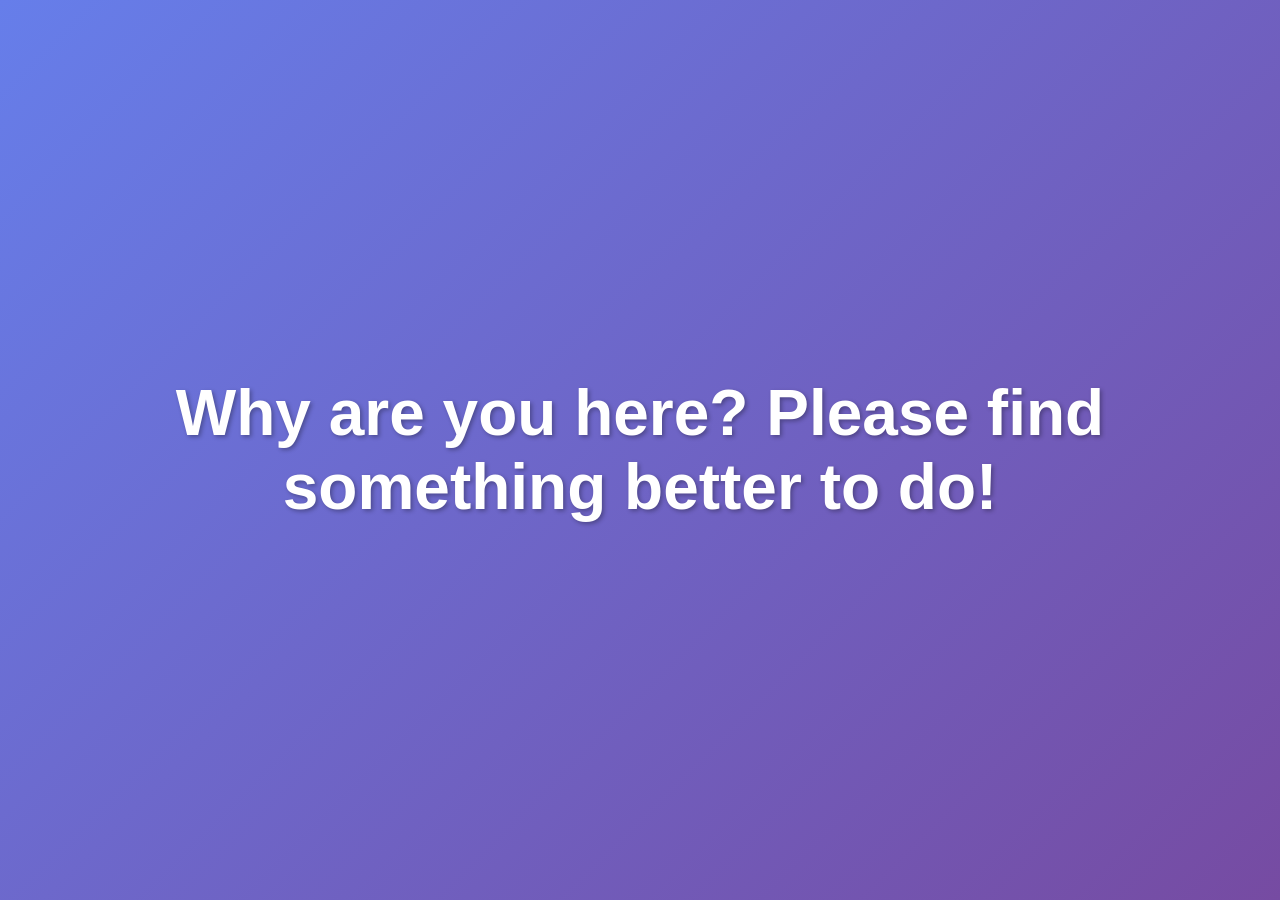
==== index.html @ 046d1d77 "Introduce a basic webpage" ====
<!DOCTYPE html>
<html lang="en">
<head>
    <meta charset="UTF-8">
    <meta name="viewport" content="width=device-width, initial-scale=1.0">
    <title>Why are you here?</title>
    <style>
        * {
            margin: 0;
            padding: 0;
            box-sizing: border-box;
        }

        body {
            font-family: -apple-system, BlinkMacSystemFont, 'Segoe UI', Roboto, 'Helvetica Neue', Arial, sans-serif;
            display: flex;
            justify-content: center;
            align-items: center;
            min-height: 100vh;
            background: linear-gradient(135deg, #667eea 0%, #764ba2 100%);
            color: white;
        }

        h1 {
            font-size: clamp(2rem, 8vw, 4rem);
            text-align: center;
            padding: 2rem;
            text-shadow: 2px 2px 4px rgba(0,0,0,0.3);
        }
    </style>
</head>
<body>
    <h1>Why are you here? Please find something better to do!</h1>
</body>
</html>
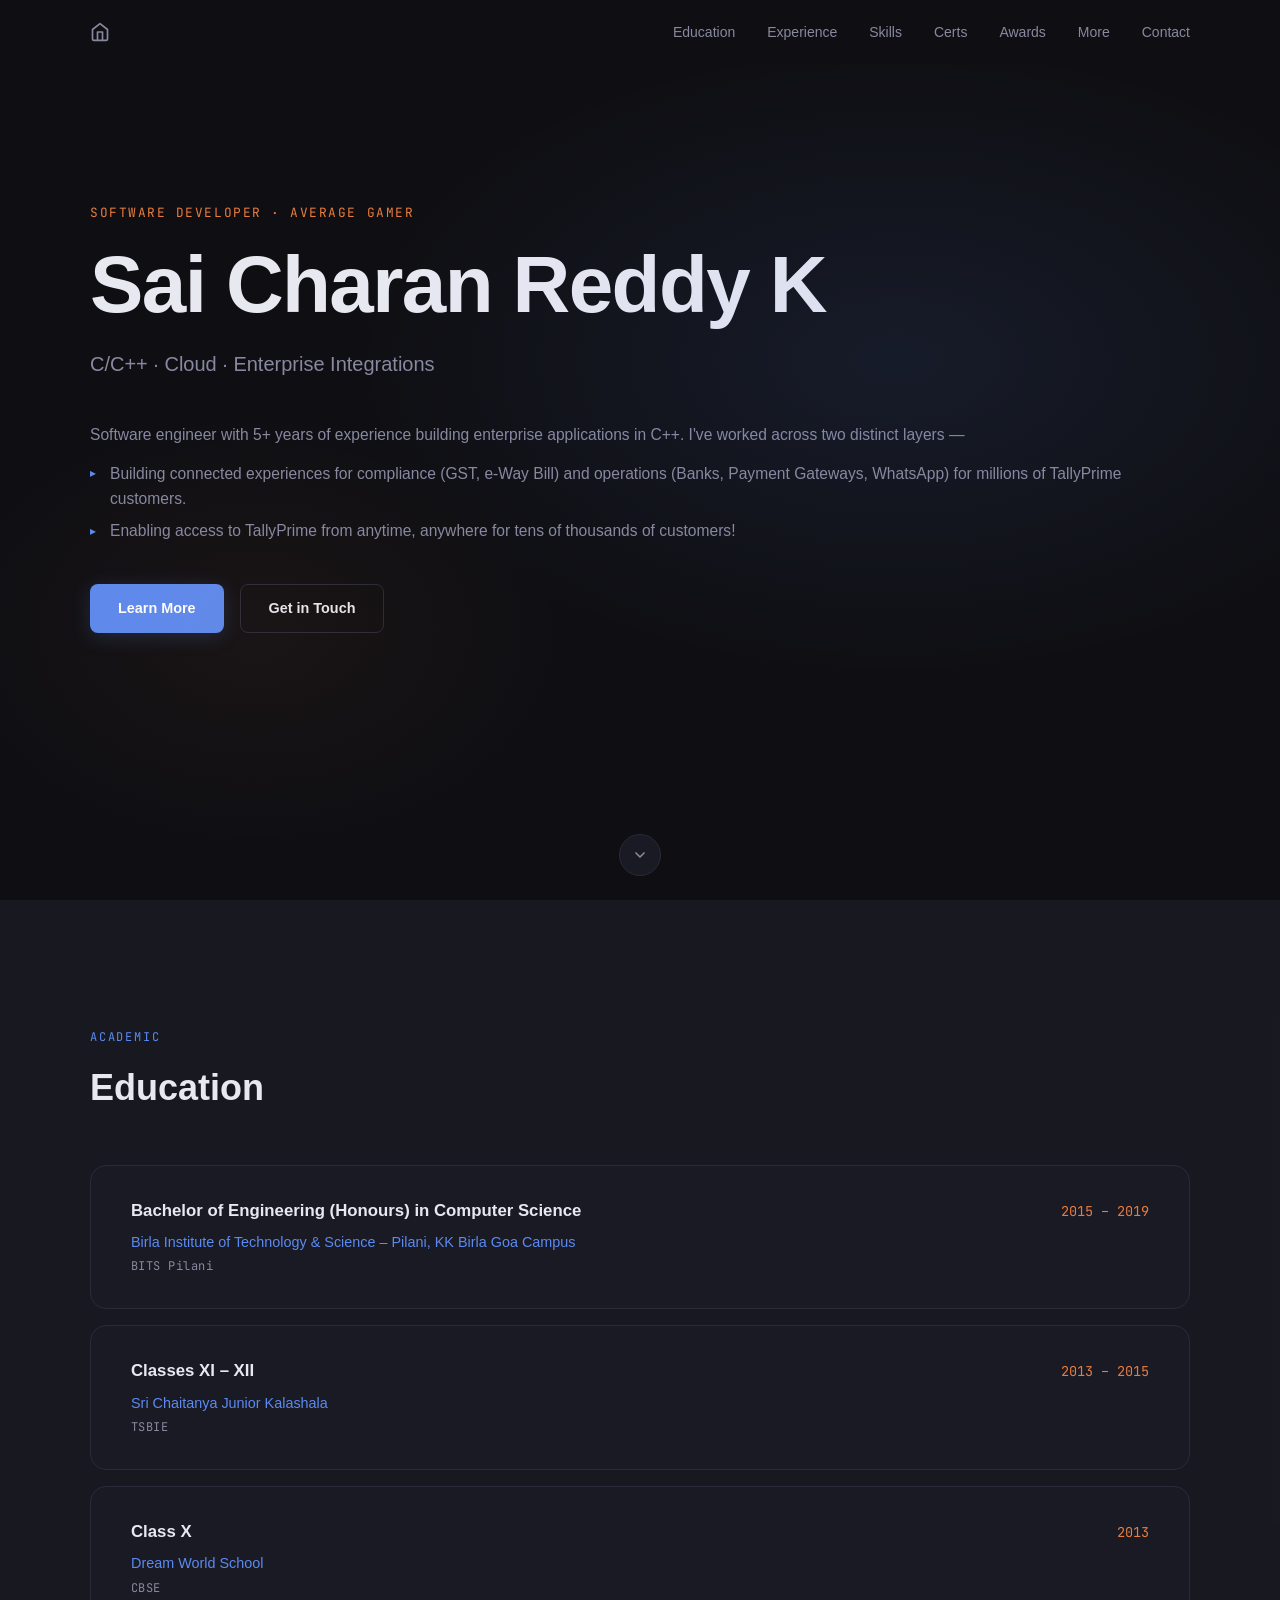
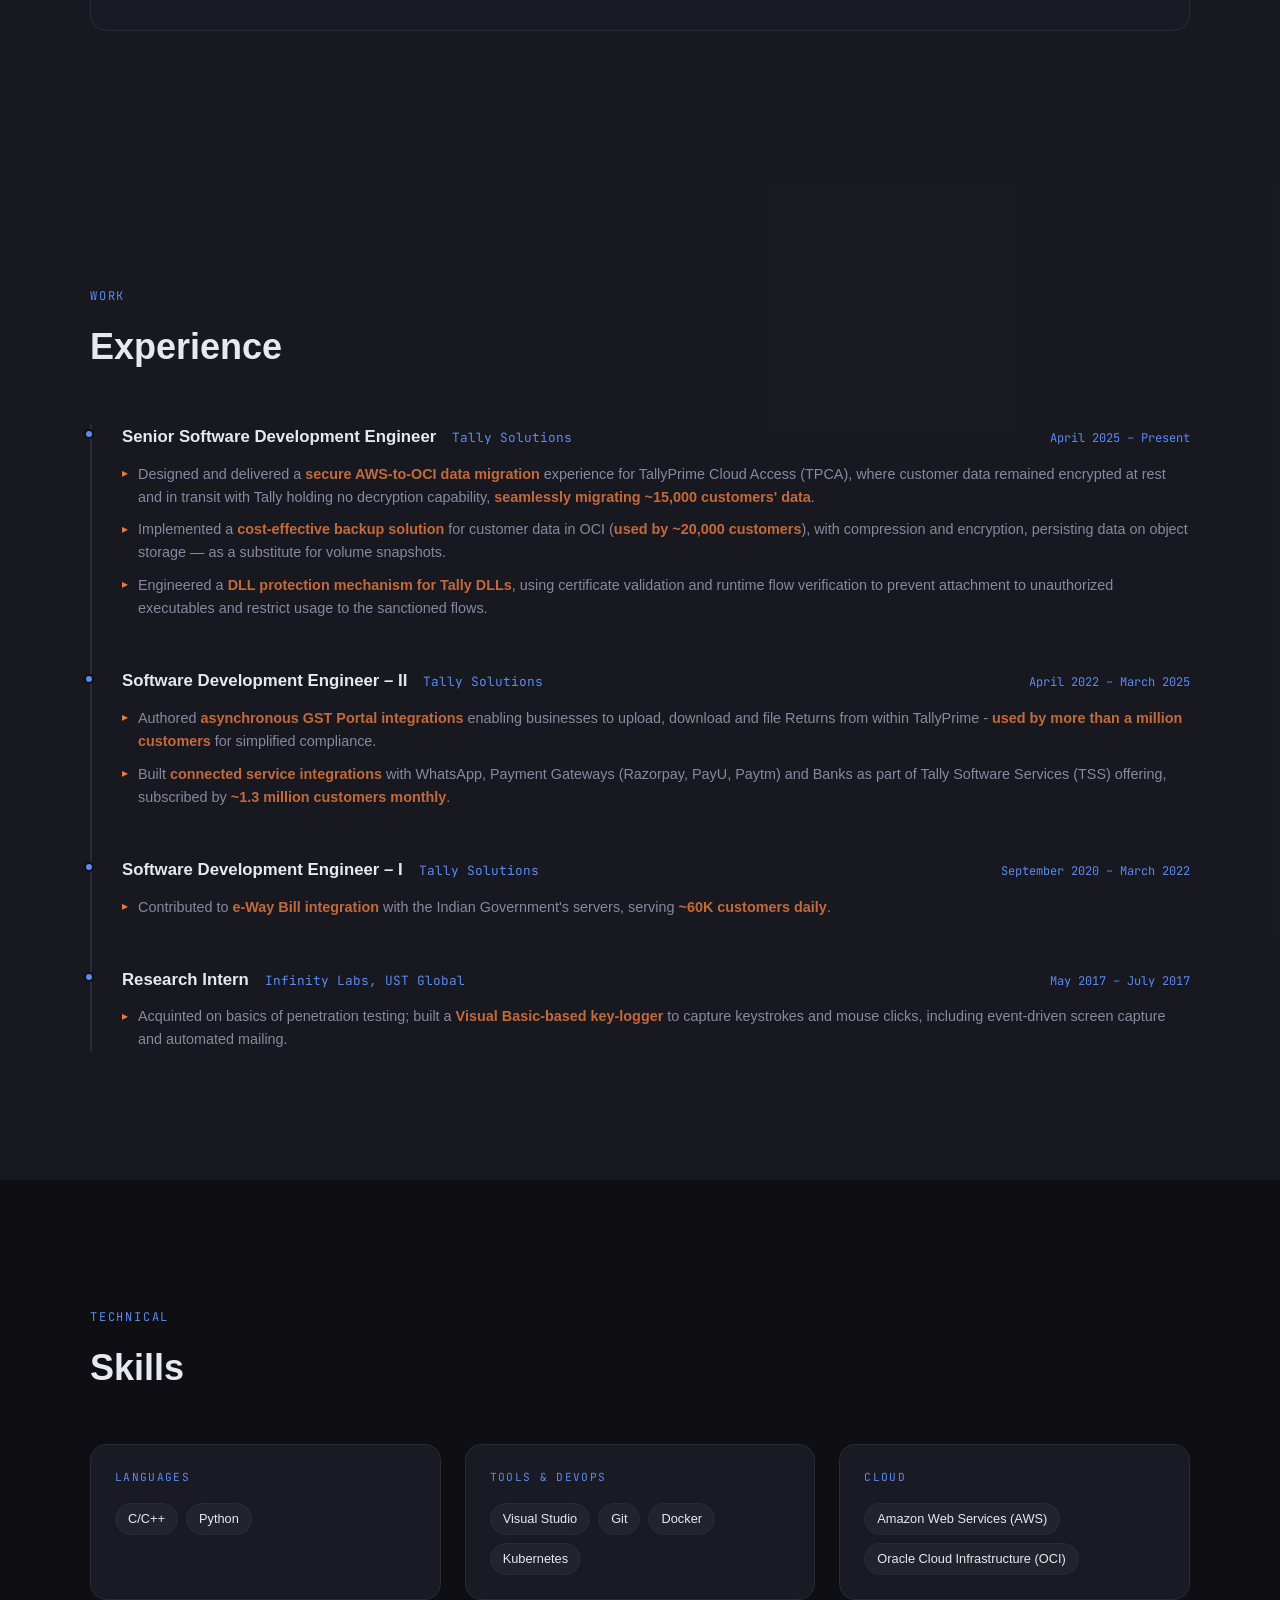
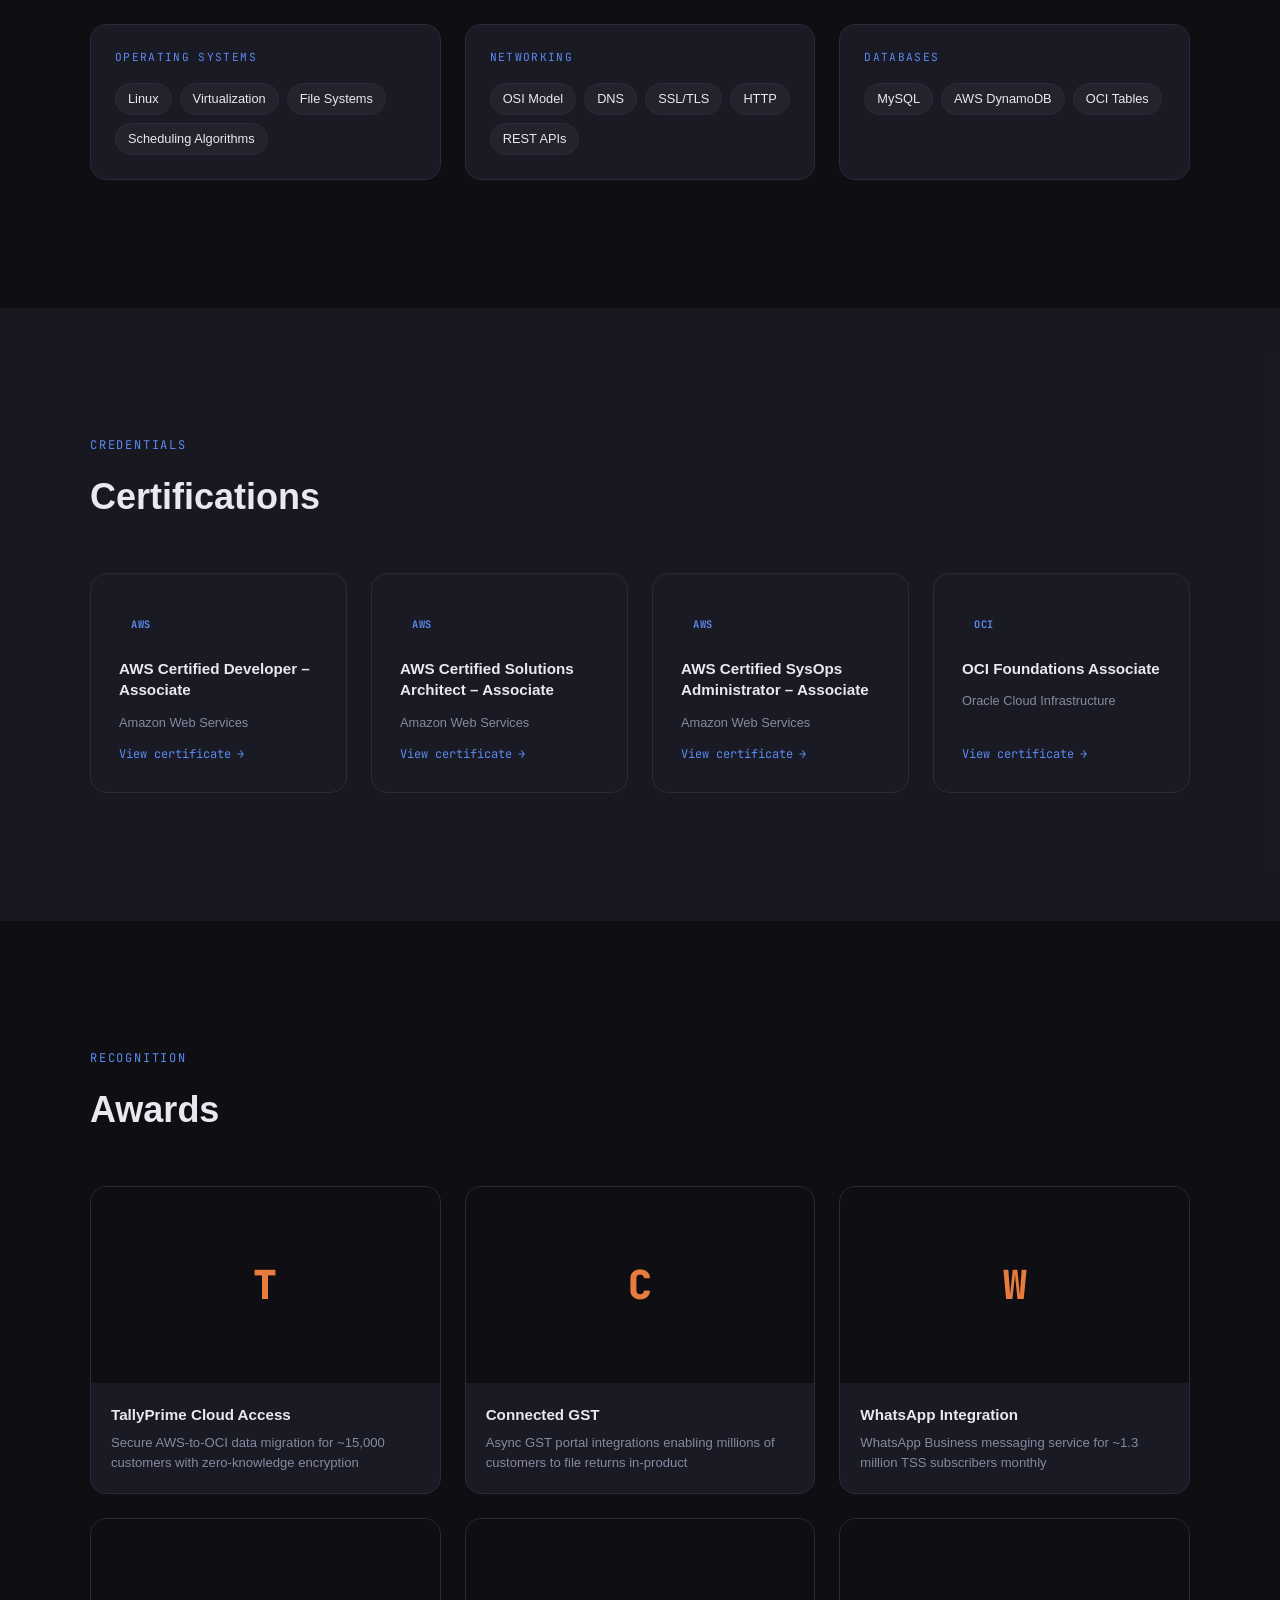
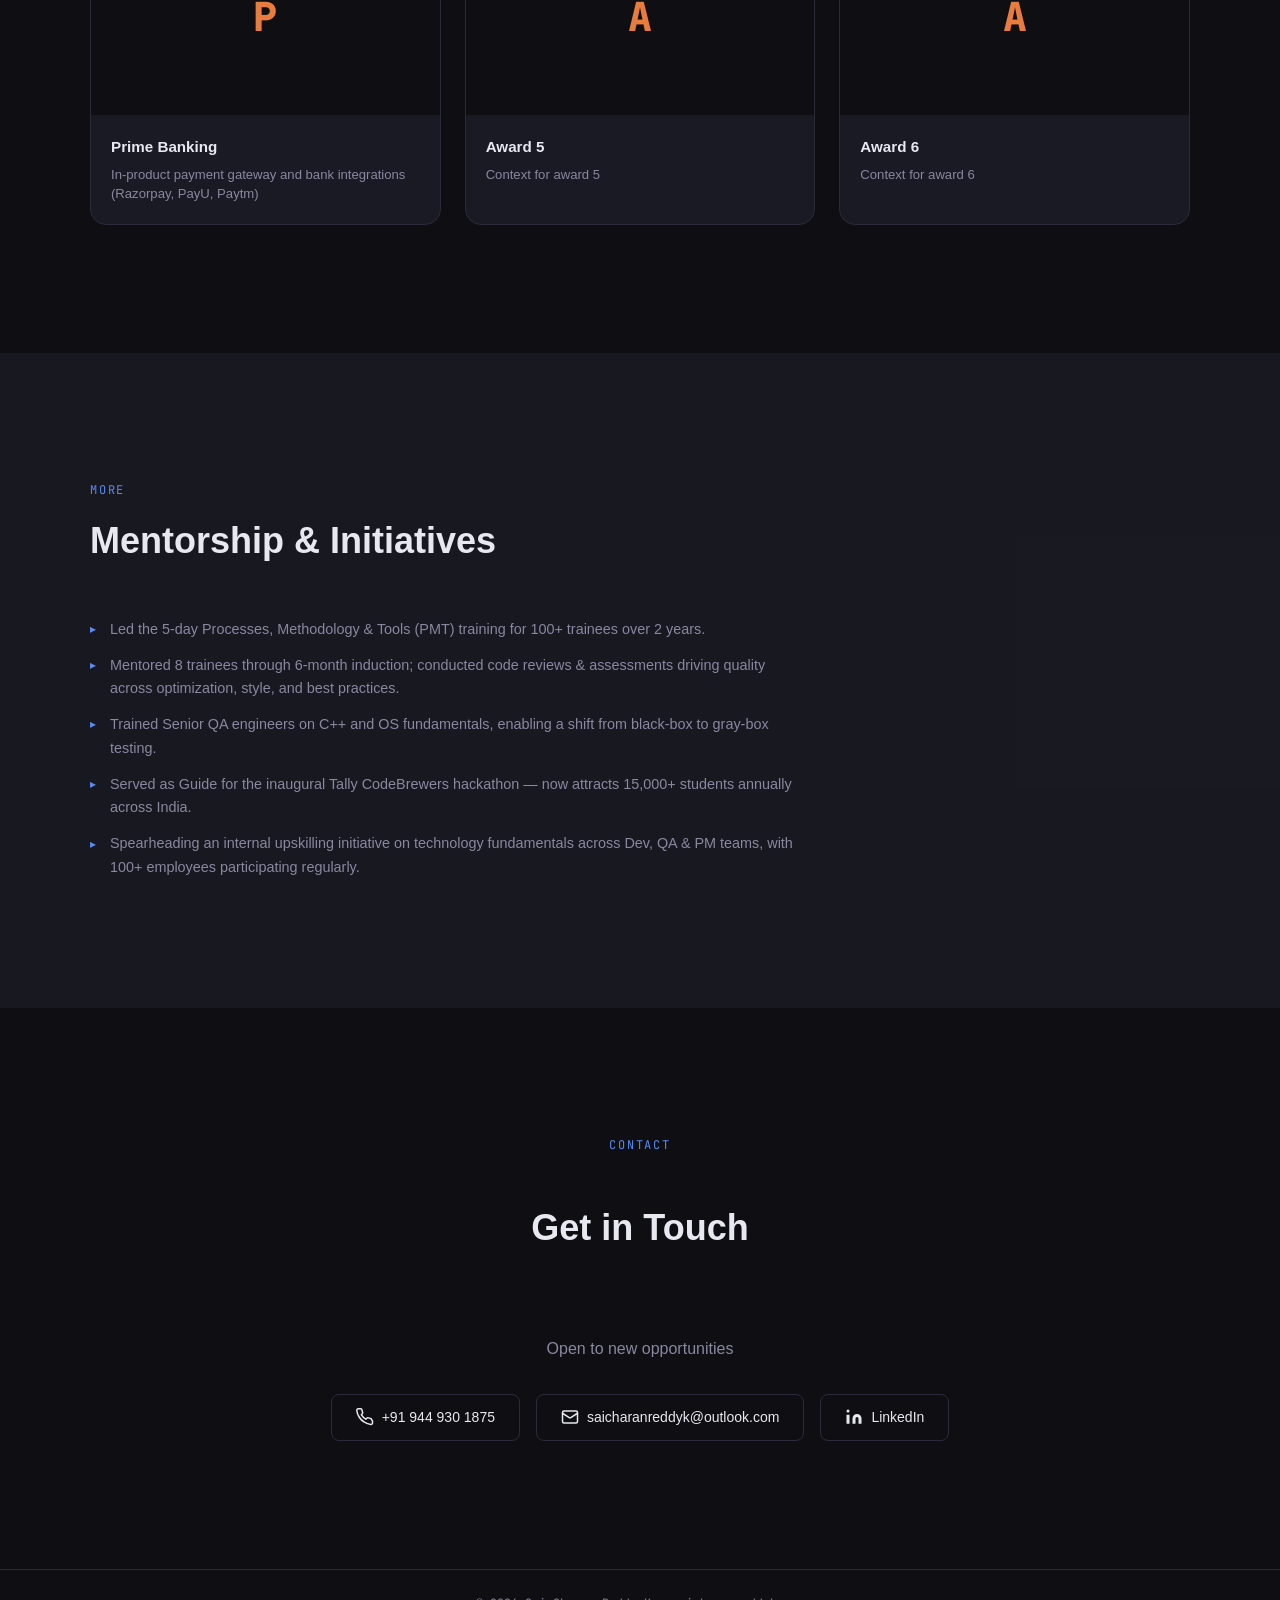
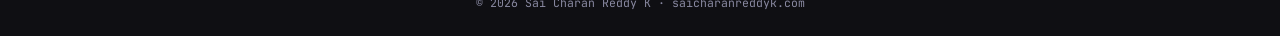
==== commit 0dd7da5b: "Introduce CV elements" ====
--- a/index.html
+++ b/index.html
@@ -1,35 +1,81 @@
-<!DOCTYPE html>
-<html lang="en">
-<head>
-    <meta charset="UTF-8">
-    <meta name="viewport" content="width=device-width, initial-scale=1.0">
-    <title>Why are you here?</title>
-    <style>
-        * {
-            margin: 0;
-            padding: 0;
-            box-sizing: border-box;
-        }
-
-        body {
-            font-family: -apple-system, BlinkMacSystemFont, 'Segoe UI', Roboto, 'Helvetica Neue', Arial, sans-serif;
-            display: flex;
-            justify-content: center;
-            align-items: center;
-            min-height: 100vh;
-            background: linear-gradient(135deg, #667eea 0%, #764ba2 100%);
-            color: white;
-        }
-
-        h1 {
-            font-size: clamp(2rem, 8vw, 4rem);
-            text-align: center;
-            padding: 2rem;
-            text-shadow: 2px 2px 4px rgba(0,0,0,0.3);
-        }
-    </style>
-</head>
-<body>
-    <h1>Why are you here? Please find something better to do!</h1>
-</body>
-</html>
+<!DOCTYPE html>
+<html lang="en">
+<head>
+  <meta charset="UTF-8">
+  <meta name="viewport" content="width=device-width, initial-scale=1.0">
+  <meta name="description" content="Sai Charan Reddy K — Senior Software Development Engineer specialising in C++ and cloud infrastructure.">
+  <title>Sai Charan Reddy K</title>
+  <link rel="preconnect" href="https://fonts.googleapis.com">
+  <link rel="preconnect" href="https://fonts.gstatic.com" crossorigin>
+  <link href="https://fonts.googleapis.com/css2?family=JetBrains+Mono:wght@400;700&display=swap" rel="stylesheet">
+  <link rel="icon" type="image/svg+xml" href="assets/favicon.svg">
+  <link rel="stylesheet" href="css/style.css">
+</head>
+<body>
+
+  <!-- Navigation -->
+  <nav id="nav">
+    <div class="container">
+      <a href="#intro" class="nav-home" aria-label="Back to top">
+        <svg viewBox="0 0 24 24" fill="none" stroke="currentColor" stroke-width="2" stroke-linecap="round" stroke-linejoin="round">
+          <path d="M3 9l9-7 9 7v11a2 2 0 0 1-2 2H5a2 2 0 0 1-2-2z"/><polyline points="9 22 9 12 15 12 15 22"/>
+        </svg>
+      </a>
+      <ul class="nav-links" id="nav-links">
+        <li><a href="#education">Education</a></li>
+        <li><a href="#experience">Experience</a></li>
+        <li><a href="#skills">Skills</a></li>
+        <li><a href="#certifications">Certs</a></li>
+        <li><a href="#awards">Awards</a></li>
+        <li><a href="#mentorship">More</a></li>
+        <li><a href="#contact">Contact</a></li>
+      </ul>
+      <button class="hamburger" id="hamburger" aria-label="Open menu">
+        <span></span><span></span><span></span>
+      </button>
+    </div>
+  </nav>
+
+  <!-- Mobile nav overlay -->
+  <div class="nav-overlay" id="nav-overlay">
+    <a href="#education">Education</a>
+    <a href="#experience">Experience</a>
+    <a href="#skills">Skills</a>
+    <a href="#certifications">Certs</a>
+    <a href="#awards">Awards</a>
+    <a href="#mentorship">More</a>
+    <a href="#contact">Contact</a>
+  </div>
+
+  <main>
+    <section id="intro"></section>
+    <section id="education"></section>
+    <section id="experience"></section>
+    <section id="skills"></section>
+    <section id="certifications"></section>
+    <section id="awards"></section>
+    <section id="mentorship"></section>
+    <section id="contact"></section>
+  </main>
+
+  <footer id="footer"></footer>
+
+  <!-- Section navigation arrows -->
+  <button class="section-nav-btn" id="nav-up" aria-label="Previous section">
+    <svg viewBox="0 0 24 24" fill="none" stroke="currentColor" stroke-width="2.5" stroke-linecap="round" stroke-linejoin="round"><polyline points="18 15 12 9 6 15"/></svg>
+  </button>
+  <button class="section-nav-btn" id="nav-down" aria-label="Next section">
+    <svg viewBox="0 0 24 24" fill="none" stroke="currentColor" stroke-width="2.5" stroke-linecap="round" stroke-linejoin="round"><polyline points="6 9 12 15 18 9"/></svg>
+  </button>
+
+  <!-- Lightbox -->
+  <div class="lightbox" id="lightbox">
+    <button class="lightbox-close" id="lightbox-close">✕</button>
+    <div id="lightbox-content"></div>
+    <div class="lightbox-actions" id="lightbox-actions"></div>
+  </div>
+
+  <script src="js/data.js"></script>
+  <script src="js/main.js"></script>
+</body>
+</html>
--- a/css/style.css
+++ b/css/style.css
@@ -0,0 +1,841 @@
+/* ── Design tokens ─────────────────────────────────────────────── */
+:root {
+  --bg:       #0f0f13;
+  --surface:  #1a1a24;
+  --surface2: #22223080;
+  --accent:   #5b8af0;
+  --warm:     #e87c3e;
+  --text:     #e8e8f0;
+  --muted:    #8888a0;
+  --border:   #2a2a3a;
+  --mono: 'JetBrains Mono', 'Fira Code', 'Consolas', monospace;
+  --sans: -apple-system, BlinkMacSystemFont, 'Segoe UI', Roboto, sans-serif;
+  --radius: 8px;
+  --radius-lg: 16px;
+  --nav-h: 64px;
+  --section-py: clamp(5rem, 10vw, 9rem);
+  --max-w: 1100px;
+  --ease: cubic-bezier(0.4, 0, 0.2, 1);
+}
+
+/* ── Reset ─────────────────────────────────────────────────────── */
+*, *::before, *::after { box-sizing: border-box; margin: 0; padding: 0; }
+html { scroll-behavior: smooth; }
+section { scroll-margin-top: var(--nav-h); }
+body {
+  font-family: var(--sans);
+  background: var(--bg);
+  color: var(--text);
+  line-height: 1.6;
+  -webkit-font-smoothing: antialiased;
+}
+a { color: inherit; text-decoration: none; }
+ul { list-style: none; }
+img { display: block; max-width: 100%; }
+
+/* ── Layout helpers ────────────────────────────────────────────── */
+.container {
+  width: 90%;
+  max-width: var(--max-w);
+  margin-inline: auto;
+}
+section { padding-block: var(--section-py); }
+.section-label {
+  font-family: var(--mono);
+  font-size: 0.75rem;
+  letter-spacing: 0.15em;
+  text-transform: uppercase;
+  color: var(--accent);
+  margin-bottom: 0.75rem;
+}
+.section-title {
+  font-size: clamp(1.6rem, 4vw, 2.25rem);
+  font-weight: 700;
+  margin-bottom: 3rem;
+  color: var(--text);
+}
+.section-title span { color: var(--warm); }
+.callout { color: #c4693a; font-weight: 600; }
+
+/* ── Scroll-reveal ─────────────────────────────────────────────── */
+[data-reveal] {
+  opacity: 0;
+  transform: translateY(24px);
+  transition: opacity 0.55s var(--ease), transform 0.55s var(--ease);
+}
+[data-reveal].visible {
+  opacity: 1;
+  transform: none;
+}
+
+/* ── Navigation ────────────────────────────────────────────────── */
+#nav {
+  position: fixed;
+  top: 0; left: 0; right: 0;
+  z-index: 100;
+  height: var(--nav-h);
+  display: flex;
+  align-items: center;
+  background: var(--bg);
+  border-bottom: 1px solid transparent;
+  transition: border-color 0.3s, backdrop-filter 0.3s, background 0.3s;
+}
+#nav.scrolled {
+  border-color: var(--border);
+  background: #0f0f13cc;
+  backdrop-filter: blur(12px);
+}
+#nav .container {
+  display: flex;
+  align-items: center;
+  justify-content: space-between;
+  width: 90%;
+}
+.nav-home {
+  display: flex;
+  align-items: center;
+  color: var(--muted);
+  transition: color 0.2s;
+  flex-shrink: 0;
+}
+.nav-home:hover { color: var(--accent); }
+.nav-home svg { width: 20px; height: 20px; }
+.nav-brand {
+  font-family: var(--mono);
+  font-size: 1rem;
+  color: var(--accent);
+  letter-spacing: 0.05em;
+}
+.nav-links {
+  display: flex;
+  gap: 2rem;
+  align-items: center;
+}
+.nav-links a {
+  font-size: 0.875rem;
+  color: var(--muted);
+  transition: color 0.2s;
+  position: relative;
+}
+.nav-links a::after {
+  content: '';
+  position: absolute;
+  bottom: -3px; left: 0;
+  width: 0; height: 2px;
+  background: var(--accent);
+  transition: width 0.25s var(--ease);
+}
+.nav-links a:hover,
+.nav-links a.active { color: var(--text); }
+.nav-links a.active::after { width: 100%; }
+
+/* hamburger */
+.hamburger {
+  display: none;
+  flex-direction: column;
+  gap: 5px;
+  cursor: pointer;
+  background: none;
+  border: none;
+  padding: 4px;
+}
+.hamburger span {
+  display: block;
+  width: 24px; height: 2px;
+  background: var(--text);
+  transition: transform 0.3s, opacity 0.3s;
+}
+.hamburger.open span:nth-child(1) { transform: translateY(7px) rotate(45deg); }
+.hamburger.open span:nth-child(2) { opacity: 0; }
+.hamburger.open span:nth-child(3) { transform: translateY(-7px) rotate(-45deg); }
+
+/* mobile nav overlay */
+.nav-overlay {
+  display: none;
+  position: fixed;
+  inset: 0;
+  z-index: 99;
+  background: var(--bg);
+  flex-direction: column;
+  align-items: center;
+  justify-content: center;
+  gap: 2.5rem;
+}
+.nav-overlay.open { display: flex; }
+.nav-overlay a {
+  font-size: 1.5rem;
+  color: var(--text);
+}
+
+/* ── Hero ──────────────────────────────────────────────────────── */
+#intro {
+  min-height: 100vh;
+  display: flex;
+  align-items: center;
+  padding-top: var(--nav-h);
+  position: relative;
+  overflow: hidden;
+}
+#intro::before {
+  content: '';
+  position: absolute;
+  inset: 0;
+  background:
+    radial-gradient(ellipse 60% 50% at 70% 40%, #5b8af01a 0%, transparent 70%),
+    radial-gradient(ellipse 40% 40% at 20% 70%, #e87c3e0d 0%, transparent 60%);
+  pointer-events: none;
+}
+.intro-eyebrow {
+  font-family: var(--mono);
+  font-size: 0.8rem;
+  letter-spacing: 0.12em;
+  text-transform: uppercase;
+  color: var(--warm);
+  margin-bottom: 1.25rem;
+}
+.intro-name {
+  font-size: clamp(2.5rem, 7vw, 5rem);
+  font-weight: 800;
+  line-height: 1.05;
+  letter-spacing: -0.02em;
+  margin-bottom: 1.25rem;
+}
+.intro-name .accent { color: var(--accent); }
+.intro-tagline {
+  font-size: clamp(1rem, 2.5vw, 1.25rem);
+  color: var(--muted);
+  max-width: 52ch;
+  margin-bottom: 2.5rem;
+  line-height: 1.7;
+}
+.intro-bio {
+  font-size: 0.975rem;
+  color: var(--muted);
+  line-height: 1.75;
+  margin-bottom: 2.5rem;
+}
+.intro-bio p { margin-bottom: 0.75rem; }
+.intro-bio-bullets {
+  list-style: none;
+  display: flex;
+  flex-direction: column;
+  gap: 0.4rem;
+}
+.intro-bio-bullets li {
+  padding-left: 1.25rem;
+  position: relative;
+  color: var(--muted);
+  font-size: 0.975rem;
+  line-height: 1.65;
+}
+.intro-bio-bullets li::before {
+  content: '▸';
+  position: absolute;
+  left: 0;
+  color: var(--accent);
+  font-size: 0.75rem;
+  top: 0.2rem;
+}
+.intro-ctas { display: flex; gap: 1rem; flex-wrap: wrap; }
+.btn {
+  display: inline-flex;
+  align-items: center;
+  gap: 0.5rem;
+  padding: 0.75rem 1.75rem;
+  border-radius: var(--radius);
+  font-size: 0.9rem;
+  font-weight: 600;
+  cursor: pointer;
+  transition: transform 0.2s, box-shadow 0.2s, background 0.2s;
+}
+.btn:hover { transform: translateY(-2px); }
+.btn-primary {
+  background: var(--accent);
+  color: #fff;
+  box-shadow: 0 4px 20px #5b8af033;
+}
+.btn-primary:hover { box-shadow: 0 6px 28px #5b8af04d; }
+.btn-outline {
+  background: transparent;
+  color: var(--text);
+  border: 1px solid var(--border);
+}
+.btn-outline:hover { border-color: var(--accent); color: var(--accent); }
+
+/* ── Education ─────────────────────────────────────────────────── */
+#education { background: var(--surface2); }
+.edu-entries {
+  display: flex;
+  flex-direction: column;
+  gap: 1rem;
+}
+.edu-entry {
+  display: flex;
+  align-items: baseline;
+  justify-content: space-between;
+  gap: 2rem;
+  padding: 2rem 2.5rem;
+  border: 1px solid var(--border);
+  border-radius: var(--radius-lg);
+  background: var(--surface);
+}
+.edu-entry-degree {
+  font-size: 1.05rem;
+  font-weight: 700;
+  margin-bottom: 0.4rem;
+}
+.edu-entry-institution {
+  font-size: 0.9rem;
+  color: var(--accent);
+  font-weight: 500;
+}
+.edu-entry-board {
+  font-family: var(--mono);
+  font-size: 0.75rem;
+  color: var(--muted);
+  margin-top: 0.2rem;
+  letter-spacing: 0.04em;
+}
+.edu-entry-years {
+  font-family: var(--mono);
+  font-size: 0.85rem;
+  color: var(--warm);
+  white-space: nowrap;
+  flex-shrink: 0;
+}
+
+/* ── Experience ────────────────────────────────────────────────── */
+#experience { background: var(--surface2); }
+.timeline { position: relative; padding-left: 2rem; }
+.timeline::before {
+  content: '';
+  position: absolute;
+  left: 0; top: 0; bottom: 0;
+  width: 2px;
+  background: var(--border);
+  border-radius: 2px;
+}
+.timeline-item {
+  position: relative;
+  padding-bottom: 3rem;
+}
+.timeline-item:last-child { padding-bottom: 0; }
+.timeline-item::before {
+  content: '';
+  position: absolute;
+  left: -2.4rem;
+  top: 0.35rem;
+  width: 10px; height: 10px;
+  border-radius: 50%;
+  background: var(--accent);
+  border: 2px solid var(--bg);
+  box-shadow: 0 0 0 3px var(--accent)33;
+}
+.timeline-meta {
+  display: flex;
+  flex-wrap: wrap;
+  align-items: baseline;
+  gap: 0.5rem 1rem;
+  margin-bottom: 0.5rem;
+}
+.timeline-title {
+  font-size: 1.05rem;
+  font-weight: 700;
+}
+.timeline-company {
+  font-family: var(--mono);
+  font-size: 0.8rem;
+  color: var(--accent);
+}
+.timeline-period {
+  font-family: var(--mono);
+  font-size: 0.75rem;
+  color: var(--accent);
+  margin-left: auto;
+}
+.timeline-bullets {
+  margin-top: 0.75rem;
+  display: flex;
+  flex-direction: column;
+  gap: 0.6rem;
+}
+.timeline-bullets li {
+  font-size: 0.9rem;
+  color: var(--muted);
+  padding-left: 1rem;
+  position: relative;
+  line-height: 1.6;
+}
+.timeline-bullets li::before {
+  content: '▸';
+  position: absolute;
+  left: 0;
+  color: var(--warm);
+  font-size: 0.75rem;
+  top: 0.1rem;
+}
+
+/* ── Skills ────────────────────────────────────────────────────── */
+.skills-grid {
+  display: grid;
+  grid-template-columns: repeat(auto-fill, minmax(260px, 1fr));
+  gap: 1.5rem;
+}
+.skill-group {
+  background: var(--surface);
+  border: 1px solid var(--border);
+  border-radius: var(--radius-lg);
+  padding: 1.5rem;
+}
+.skill-group-name {
+  font-family: var(--mono);
+  font-size: 0.7rem;
+  letter-spacing: 0.12em;
+  text-transform: uppercase;
+  color: var(--accent);
+  margin-bottom: 1rem;
+}
+.skill-tags {
+  display: flex;
+  flex-wrap: wrap;
+  gap: 0.5rem;
+}
+.skill-tag {
+  font-size: 0.8rem;
+  padding: 0.3rem 0.75rem;
+  border-radius: 100px;
+  background: #ffffff0a;
+  border: 1px solid var(--border);
+  color: var(--text);
+}
+
+/* ── Certifications ────────────────────────────────────────────── */
+#certifications { background: var(--surface2); }
+.certs-grid {
+  display: grid;
+  grid-template-columns: repeat(auto-fill, minmax(240px, 1fr));
+  gap: 1.5rem;
+}
+.cert-card {
+  background: var(--surface);
+  border: 1px solid var(--border);
+  border-radius: var(--radius-lg);
+  padding: 1.75rem;
+  cursor: pointer;
+  transition: border-color 0.25s, transform 0.25s, box-shadow 0.25s;
+  display: flex;
+  flex-direction: column;
+  gap: 0.75rem;
+}
+.cert-card:hover {
+  border-color: var(--accent);
+  transform: translateY(-4px);
+  box-shadow: 0 12px 32px #5b8af01a;
+}
+.cert-badge {
+  width: 44px; height: 44px;
+  border-radius: var(--radius);
+  background: linear-gradient(135deg, var(--accent)22, var(--accent)11);
+  border: 1px solid var(--accent)44;
+  display: flex;
+  align-items: center;
+  justify-content: center;
+  font-family: var(--mono);
+  font-size: 0.65rem;
+  font-weight: 700;
+  color: var(--accent);
+  letter-spacing: 0.05em;
+}
+.cert-name {
+  font-size: 0.95rem;
+  font-weight: 600;
+  line-height: 1.4;
+}
+.cert-issuer {
+  font-size: 0.8rem;
+  color: var(--muted);
+}
+.cert-link {
+  margin-top: auto;
+  font-family: var(--mono);
+  font-size: 0.75rem;
+  color: var(--accent);
+  display: flex;
+  align-items: center;
+  gap: 0.35rem;
+}
+.cert-link::after { content: '→'; }
+
+/* ── Lightbox ──────────────────────────────────────────────────── */
+.lightbox {
+  display: none;
+  position: fixed;
+  inset: 0;
+  z-index: 200;
+  background: #000000cc;
+  backdrop-filter: blur(8px);
+  align-items: center;
+  justify-content: center;
+  flex-direction: column;
+  gap: 1.25rem;
+  padding: 2rem;
+}
+.lightbox.open { display: flex; }
+.lightbox-img {
+  max-width: 90vw;
+  max-height: 75vh;
+  border-radius: var(--radius-lg);
+  box-shadow: 0 24px 64px #00000080;
+  object-fit: contain;
+}
+.lightbox-placeholder {
+  width: min(600px, 90vw);
+  height: min(400px, 60vh);
+  border-radius: var(--radius-lg);
+  background: var(--surface);
+  border: 2px dashed var(--border);
+  display: flex;
+  flex-direction: column;
+  align-items: center;
+  justify-content: center;
+  gap: 0.75rem;
+  color: var(--muted);
+}
+.lightbox-placeholder .ph-label {
+  font-family: var(--mono);
+  font-size: 0.75rem;
+  text-align: center;
+  padding: 0 2rem;
+}
+.lightbox-actions {
+  display: flex;
+  gap: 1rem;
+  align-items: center;
+}
+.lightbox-close {
+  position: fixed;
+  top: 1.25rem;
+  right: 1.25rem;
+  background: var(--surface);
+  border: 1px solid var(--border);
+  color: var(--text);
+  border-radius: var(--radius);
+  padding: 0.5rem 0.75rem;
+  cursor: pointer;
+  font-size: 1rem;
+  transition: border-color 0.2s;
+}
+.lightbox-close:hover { border-color: var(--warm); }
+
+/* ── Awards (photo cards) ──────────────────────────────────────── */
+.awards-grid {
+  display: grid;
+  grid-template-columns: repeat(auto-fill, minmax(260px, 1fr));
+  gap: 1.5rem;
+}
+.award-card {
+  background: var(--surface);
+  border: 1px solid var(--border);
+  border-radius: var(--radius-lg);
+  overflow: hidden;
+  cursor: pointer;
+  transition: border-color 0.25s, transform 0.25s, box-shadow 0.25s;
+}
+.award-card:hover {
+  border-color: var(--warm);
+  transform: translateY(-4px);
+  box-shadow: 0 12px 32px #e87c3e1a;
+}
+.award-thumb {
+  position: relative;
+  width: 100%;
+  aspect-ratio: 16 / 9;
+  background: var(--bg);
+  overflow: hidden;
+}
+.award-thumb-img {
+  width: 100%; height: 100%;
+  object-fit: cover;
+  transition: transform 0.4s var(--ease);
+}
+.award-card:hover .award-thumb-img { transform: scale(1.04); }
+.award-thumb-ph {
+  width: 100%; height: 100%;
+  display: flex;
+  align-items: center;
+  justify-content: center;
+  background: linear-gradient(135deg, var(--warm)22, var(--warm)11);
+  font-size: 2.5rem;
+  font-weight: 800;
+  color: var(--warm);
+  font-family: var(--mono);
+}
+.award-thumb-overlay {
+  position: absolute;
+  inset: 0;
+  background: #00000066;
+  display: flex;
+  align-items: center;
+  justify-content: center;
+  opacity: 0;
+  transition: opacity 0.25s;
+  font-size: 0.8rem;
+  color: #fff;
+  font-family: var(--mono);
+  letter-spacing: 0.05em;
+}
+.award-card:hover .award-thumb-overlay { opacity: 1; }
+.award-body {
+  padding: 1.25rem;
+}
+.award-name {
+  font-size: 0.95rem;
+  font-weight: 600;
+  margin-bottom: 0.35rem;
+}
+.award-context {
+  font-size: 0.82rem;
+  color: var(--muted);
+  line-height: 1.5;
+}
+
+/* ── Mentorship ────────────────────────────────────────────────── */
+#mentorship { background: var(--surface2); }
+.mentorship-list {
+  display: flex;
+  flex-direction: column;
+  gap: 0.75rem;
+  max-width: 720px;
+}
+.mentorship-list li {
+  font-size: 0.9rem;
+  color: var(--muted);
+  padding-left: 1.25rem;
+  position: relative;
+  line-height: 1.65;
+}
+.mentorship-list li::before {
+  content: '▸';
+  position: absolute;
+  left: 0;
+  color: var(--accent);
+  font-size: 0.75rem;
+  top: 0.15rem;
+}
+
+/* ── Contact ───────────────────────────────────────────────────── */
+#contact {
+  text-align: center;
+}
+.contact-inner {
+  display: flex;
+  flex-direction: column;
+  align-items: center;
+  gap: 2rem;
+}
+.contact-tagline {
+  font-size: 1rem;
+  color: var(--muted);
+  max-width: 48ch;
+}
+.contact-links {
+  display: flex;
+  gap: 1rem;
+  flex-wrap: wrap;
+  justify-content: center;
+}
+.contact-link {
+  display: inline-flex;
+  align-items: center;
+  gap: 0.5rem;
+  padding: 0.7rem 1.5rem;
+  border: 1px solid var(--border);
+  border-radius: var(--radius);
+  font-size: 0.875rem;
+  color: var(--text);
+  transition: border-color 0.2s, color 0.2s, transform 0.2s;
+}
+.contact-link:hover {
+  border-color: var(--accent);
+  color: var(--accent);
+  transform: translateY(-2px);
+}
+.contact-link svg {
+  width: 18px; height: 18px;
+  flex-shrink: 0;
+}
+
+/* ── Section nav arrows ────────────────────────────────────────── */
+.section-nav-btn {
+  position: fixed;
+  left: 50%;
+  transform: translateX(-50%);
+  z-index: 90;
+  width: 42px; height: 42px;
+  border-radius: 50%;
+  background: var(--surface);
+  border: 1px solid var(--border);
+  color: var(--muted);
+  cursor: pointer;
+  display: flex;
+  align-items: center;
+  justify-content: center;
+  opacity: 0;
+  pointer-events: none;
+  transition: border-color 0.25s, color 0.25s, opacity 0.3s;
+}
+#nav-up   { top: calc(var(--nav-h) + 1rem); }
+#nav-down { bottom: 1.5rem; }
+.section-nav-btn.visible { opacity: 1; pointer-events: auto; }
+.section-nav-btn svg { width: 16px; height: 16px; }
+.section-nav-btn:hover { border-color: var(--accent); color: var(--accent); }
+
+/* ── Footer ────────────────────────────────────────────────────── */
+footer {
+  padding: 1.5rem 0;
+  text-align: center;
+  font-family: var(--mono);
+  font-size: 0.72rem;
+  color: var(--muted);
+  border-top: 1px solid var(--border);
+}
+
+/* ── Cert viewer page ──────────────────────────────────────────── */
+body.cert-page {
+  min-height: 100vh;
+  display: flex;
+  flex-direction: column;
+}
+.cert-page-nav {
+  height: var(--nav-h);
+  display: flex;
+  align-items: center;
+  border-bottom: 1px solid var(--border);
+  flex-shrink: 0;
+}
+.cert-page-nav .container {
+  display: flex;
+  align-items: center;
+  justify-content: space-between;
+  gap: 1rem;
+}
+.cert-back {
+  font-family: var(--mono);
+  font-size: 0.8rem;
+  color: var(--muted);
+  display: flex;
+  align-items: center;
+  gap: 0.4rem;
+  transition: color 0.2s;
+}
+.cert-back:hover { color: var(--accent); }
+.cert-page-main {
+  flex: 1;
+  display: flex;
+  flex-direction: column;
+  align-items: center;
+  justify-content: center;
+  padding: 3rem 2rem;
+  gap: 2rem;
+}
+.cert-page-title {
+  text-align: center;
+}
+.cert-page-title h1 {
+  font-size: clamp(1.2rem, 3vw, 1.75rem);
+  font-weight: 700;
+  margin-bottom: 0.35rem;
+}
+.cert-page-title p {
+  font-size: 0.875rem;
+  color: var(--muted);
+}
+.cert-page-img {
+  max-width: min(800px, 92vw);
+  max-height: 65vh;
+  border-radius: var(--radius-lg);
+  box-shadow: 0 24px 64px #00000066;
+  object-fit: contain;
+}
+.cert-page-placeholder {
+  width: min(640px, 92vw);
+  height: min(420px, 55vh);
+  border-radius: var(--radius-lg);
+  background: var(--surface);
+  border: 2px dashed var(--border);
+  display: flex;
+  flex-direction: column;
+  align-items: center;
+  justify-content: center;
+  gap: 1rem;
+  color: var(--muted);
+  font-family: var(--mono);
+  font-size: 0.8rem;
+  text-align: center;
+  padding: 2rem;
+}
+.cert-page-placeholder .ph-icon { font-size: 2.5rem; opacity: 0.3; }
+
+/* ── 404 page ──────────────────────────────────────────────────── */
+body.page-404 {
+  min-height: 100vh;
+  display: flex;
+  align-items: center;
+  justify-content: center;
+  text-align: center;
+}
+.error-code {
+  font-family: var(--mono);
+  font-size: clamp(4rem, 15vw, 9rem);
+  font-weight: 800;
+  color: var(--surface);
+  line-height: 1;
+  margin-bottom: 1rem;
+  position: relative;
+}
+.error-code::after {
+  content: attr(data-code);
+  position: absolute;
+  inset: 0;
+  color: var(--accent);
+  clip-path: polygon(0 0, 100% 0, 100% 45%, 0 45%);
+}
+.error-msg {
+  font-size: 1.1rem;
+  color: var(--muted);
+  margin-bottom: 0.5rem;
+}
+.error-sub {
+  font-family: var(--mono);
+  font-size: 0.8rem;
+  color: var(--muted);
+  margin-bottom: 2rem;
+}
+
+/* ── Responsive ────────────────────────────────────────────────── */
+@media (max-width: 768px) {
+  .nav-links { display: none; }
+  .hamburger { display: flex; }
+
+  #about .about-grid {
+    grid-template-columns: 1fr;
+    gap: 2.5rem;
+  }
+
+  .timeline { padding-left: 1.5rem; }
+  .timeline-item::before { left: -1.9rem; }
+  .timeline-period { margin-left: 0; width: 100%; }
+
+  .skills-grid { grid-template-columns: 1fr; }
+  .certs-grid { grid-template-columns: 1fr 1fr; }
+  .awards-grid { grid-template-columns: 1fr 1fr; }
+  .edu-entry { flex-direction: column; gap: 0.75rem; padding: 1.5rem; }
+  .edu-entry-years { align-self: flex-start; }
+}
+
+@media (max-width: 480px) {
+  .certs-grid { grid-template-columns: 1fr; }
+  .awards-grid { grid-template-columns: 1fr; }
+  .intro-ctas { flex-direction: column; }
+  .btn { justify-content: center; }
+}
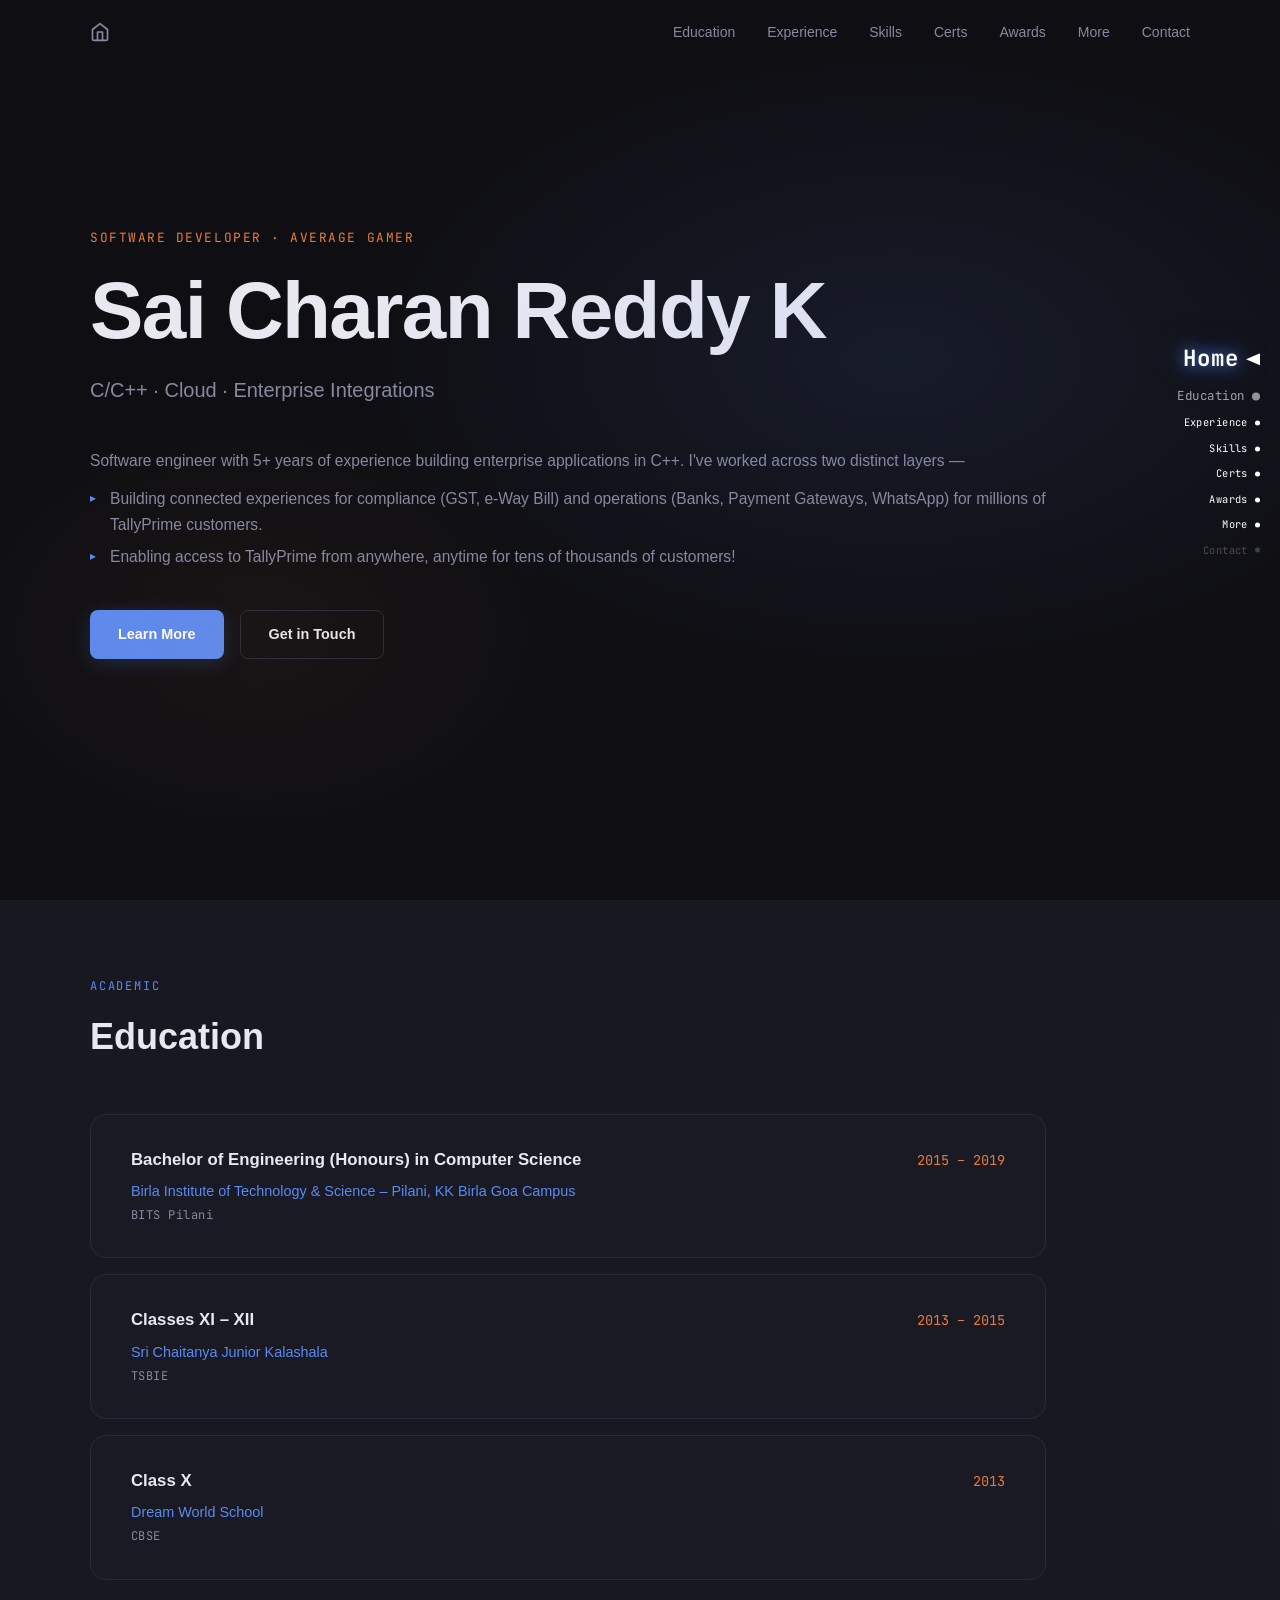
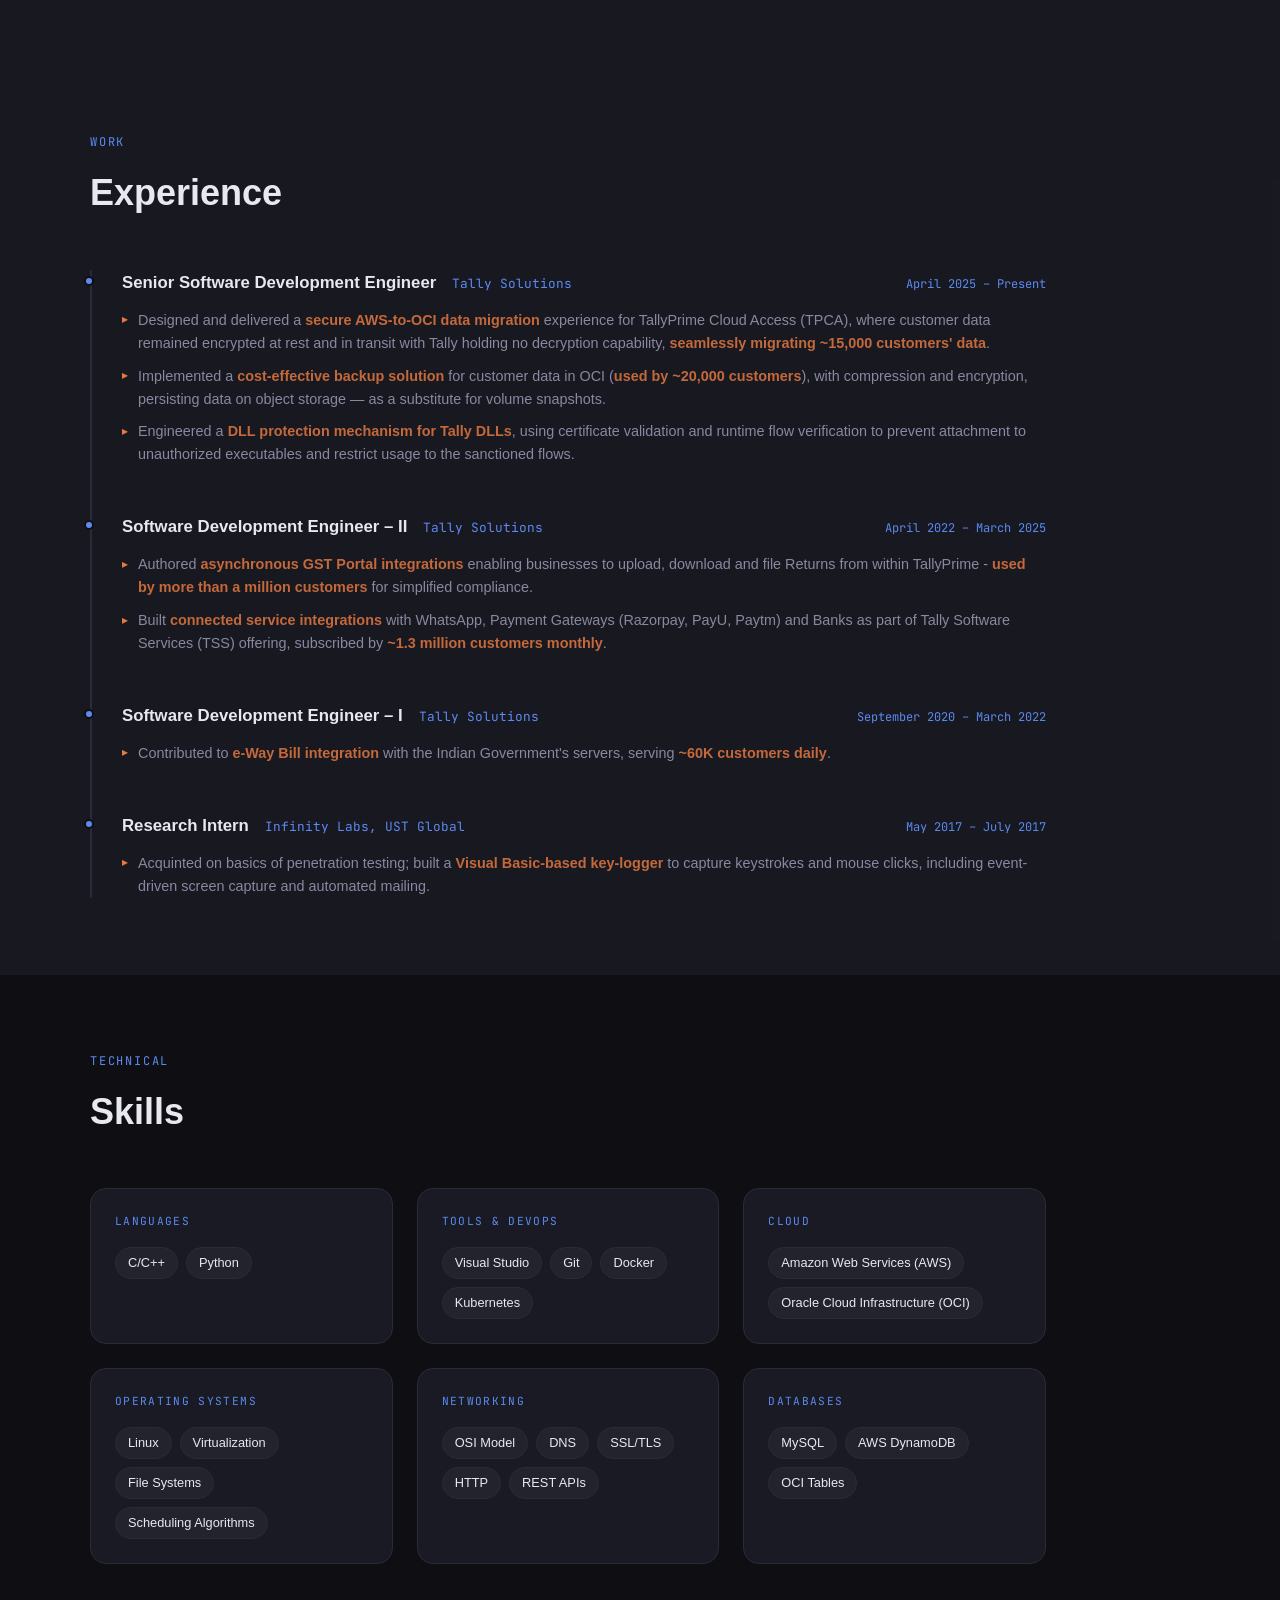
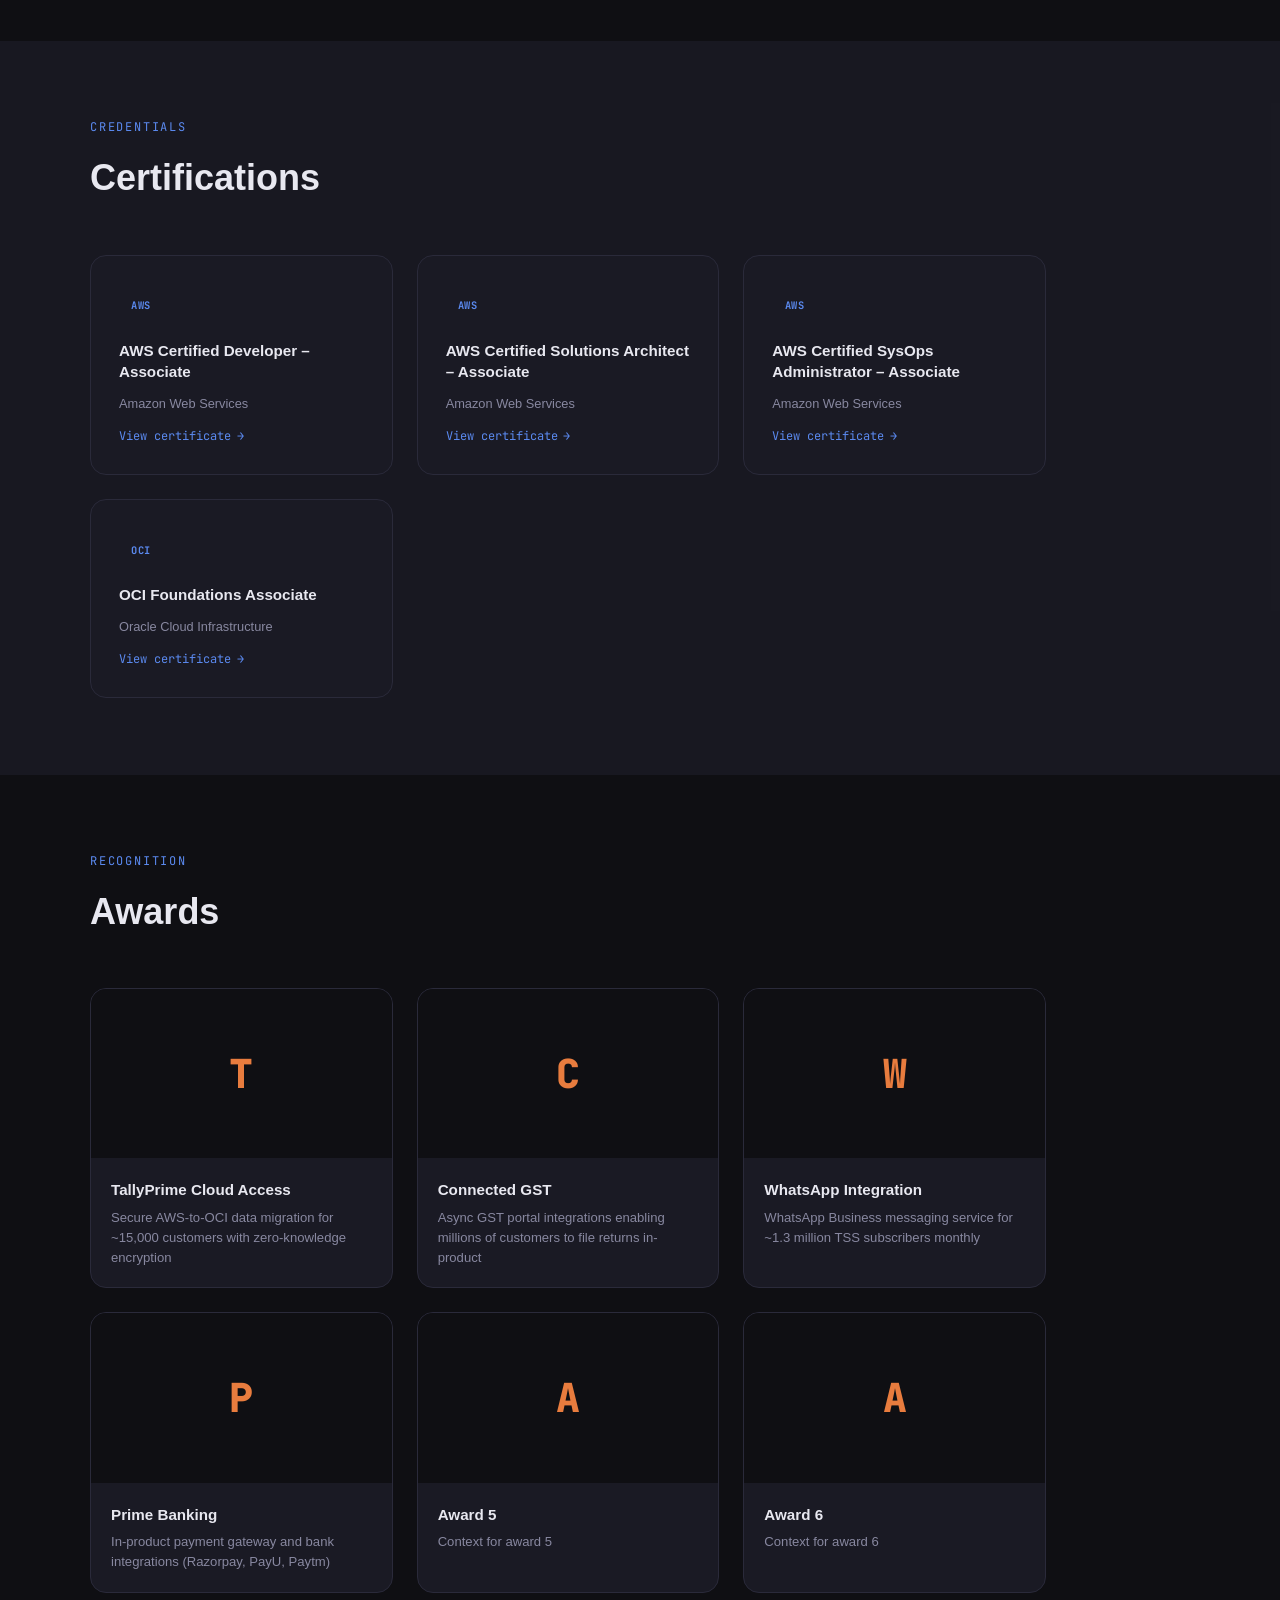
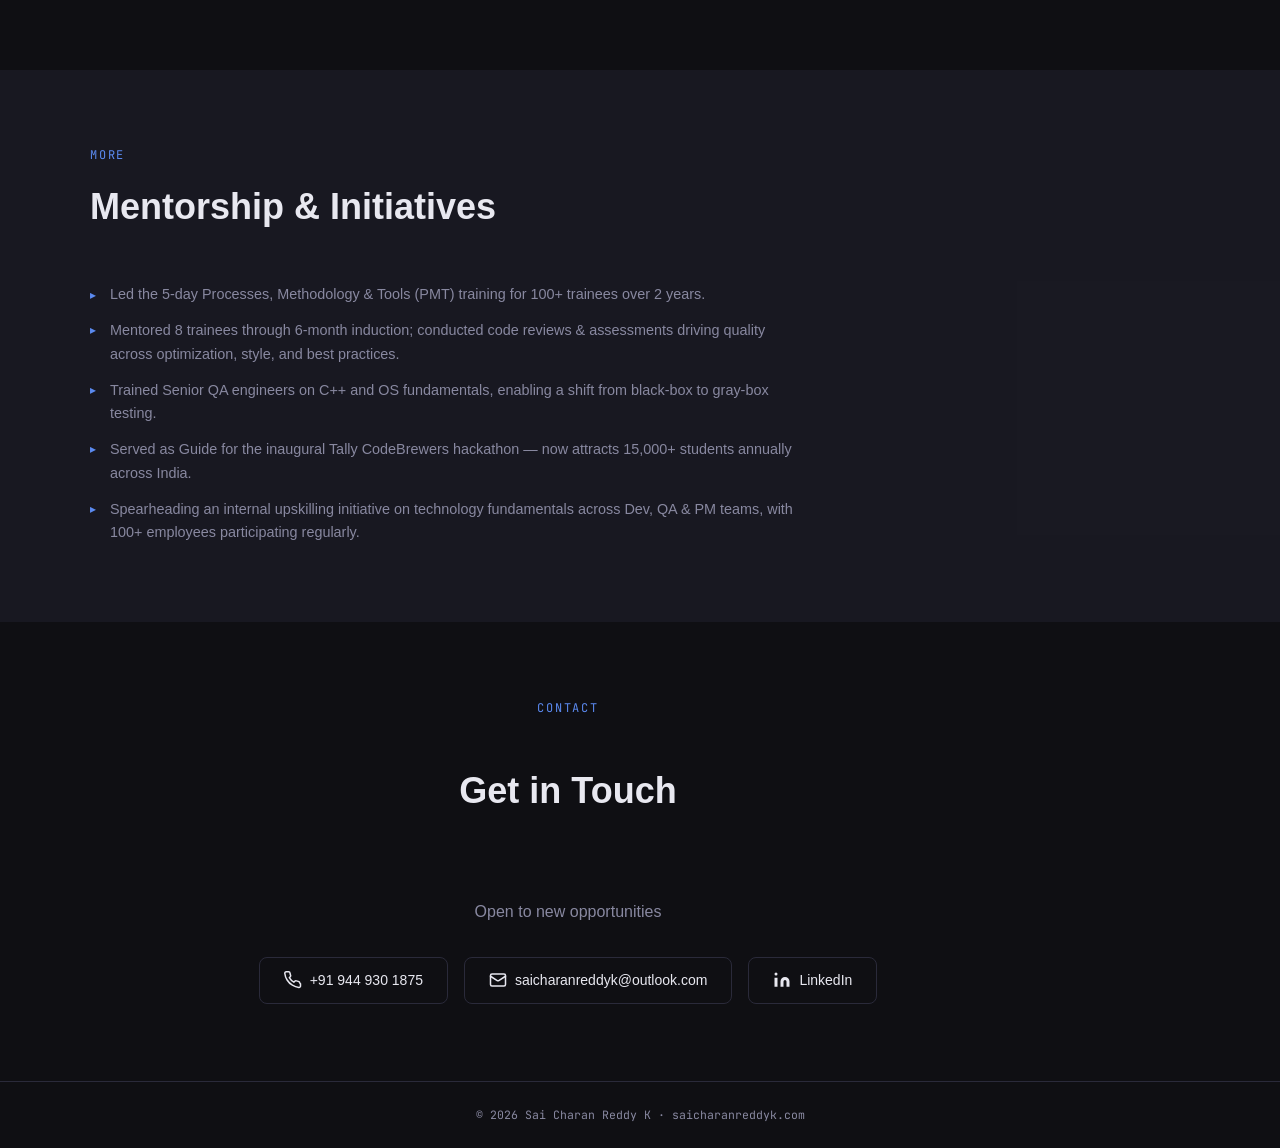
==== commit cef1cebd: "Replace section nav arrows with right-side scroll indicator" ====
--- a/index.html
+++ b/index.html
@@ -60,13 +60,8 @@
 
   <footer id="footer"></footer>
 
-  <!-- Section navigation arrows -->
-  <button class="section-nav-btn" id="nav-up" aria-label="Previous section">
-    <svg viewBox="0 0 24 24" fill="none" stroke="currentColor" stroke-width="2.5" stroke-linecap="round" stroke-linejoin="round"><polyline points="18 15 12 9 6 15"/></svg>
-  </button>
-  <button class="section-nav-btn" id="nav-down" aria-label="Next section">
-    <svg viewBox="0 0 24 24" fill="none" stroke="currentColor" stroke-width="2.5" stroke-linecap="round" stroke-linejoin="round"><polyline points="6 9 12 15 18 9"/></svg>
-  </button>
+  <!-- Section scroll nav -->
+  <div id="scroll-nav" aria-label="Section navigation"></div>
 
   <!-- Lightbox -->
   <div class="lightbox" id="lightbox">
--- a/css/style.css
+++ b/css/style.css
@@ -13,7 +13,7 @@
   --radius: 8px;
   --radius-lg: 16px;
   --nav-h: 64px;
-  --section-py: clamp(5rem, 10vw, 9rem);
+  --section-py: clamp(3rem, 6vw, 5rem);
   --max-w: 1100px;
   --ease: cubic-bezier(0.4, 0, 0.2, 1);
 }
@@ -38,6 +38,10 @@
   width: 90%;
   max-width: var(--max-w);
   margin-inline: auto;
+}
+/* reserve right gutter for scroll nav */
+@media (min-width: 901px) {
+  main .container { padding-right: 9rem; }
 }
 section { padding-block: var(--section-py); }
 .section-label {
@@ -665,30 +669,69 @@
   flex-shrink: 0;
 }
 
-/* ── Section nav arrows ────────────────────────────────────────── */
-.section-nav-btn {
+/* ── Section scroll nav (right-side) ──────────────────────────── */
+#scroll-nav {
   position: fixed;
-  left: 50%;
-  transform: translateX(-50%);
+  right: 1.25rem;
+  top: 50%;
+  transform: translateY(-50%);
   z-index: 90;
-  width: 42px; height: 42px;
+  display: flex;
+  flex-direction: column;
+  align-items: flex-end;
+  gap: 0.55rem;
+}
+#scroll-nav a {
+  display: flex;
+  align-items: center;
+  gap: 0.45rem;
+  cursor: pointer;
+  text-decoration: none;
+  transition: gap 0.25s var(--ease);
+}
+.snav-label {
+  font-family: var(--mono);
+  font-size: 0.65rem;
+  letter-spacing: 0.04em;
+  white-space: nowrap;
+  color: #fff;
+  opacity: 0.25;
+  transform: translateX(0);
+  transition: opacity 0.25s var(--ease), font-size 0.25s, font-weight 0.25s, text-shadow 0.25s;
+  pointer-events: none;
+}
+.snav-dot {
+  width: 5px; height: 5px;
   border-radius: 50%;
-  background: var(--surface);
-  border: 1px solid var(--border);
-  color: var(--muted);
-  cursor: pointer;
-  display: flex;
-  align-items: center;
-  justify-content: center;
-  opacity: 0;
-  pointer-events: none;
-  transition: border-color 0.25s, color 0.25s, opacity 0.3s;
-}
-#nav-up   { top: calc(var(--nav-h) + 1rem); }
-#nav-down { bottom: 1.5rem; }
-.section-nav-btn.visible { opacity: 1; pointer-events: auto; }
-.section-nav-btn svg { width: 16px; height: 16px; }
-.section-nav-btn:hover { border-color: var(--accent); color: var(--accent); }
+  background: #fff;
+  opacity: 0.2;
+  flex-shrink: 0;
+  transition: width 0.25s var(--ease), height 0.25s var(--ease), opacity 0.25s, box-shadow 0.25s;
+}
+/* active — full brightness + glow */
+#scroll-nav a.snav-active .snav-dot {
+  width: 14px; height: 12px;
+  border-radius: 0;
+  clip-path: polygon(100% 0, 100% 100%, 0 50%);
+  opacity: 1;
+  filter: drop-shadow(0 0 6px var(--accent));
+}
+#scroll-nav a.snav-active .snav-label {
+  opacity: 1;
+  font-size: 1.4rem;
+  font-weight: 700;
+  text-shadow: 0 0 16px var(--accent), 0 0 32px color-mix(in srgb, var(--accent) 50%, transparent);
+}
+/* near (±1) — mid brightness */
+#scroll-nav a.snav-near .snav-dot {
+  width: 8px; height: 8px;
+  opacity: 0.55;
+}
+#scroll-nav a.snav-near .snav-label {
+  opacity: 0.6;
+  font-size: 0.78rem;
+}
+@media (max-width: 900px) { #scroll-nav { display: none; } }
 
 /* ── Footer ────────────────────────────────────────────────────── */
 footer {
